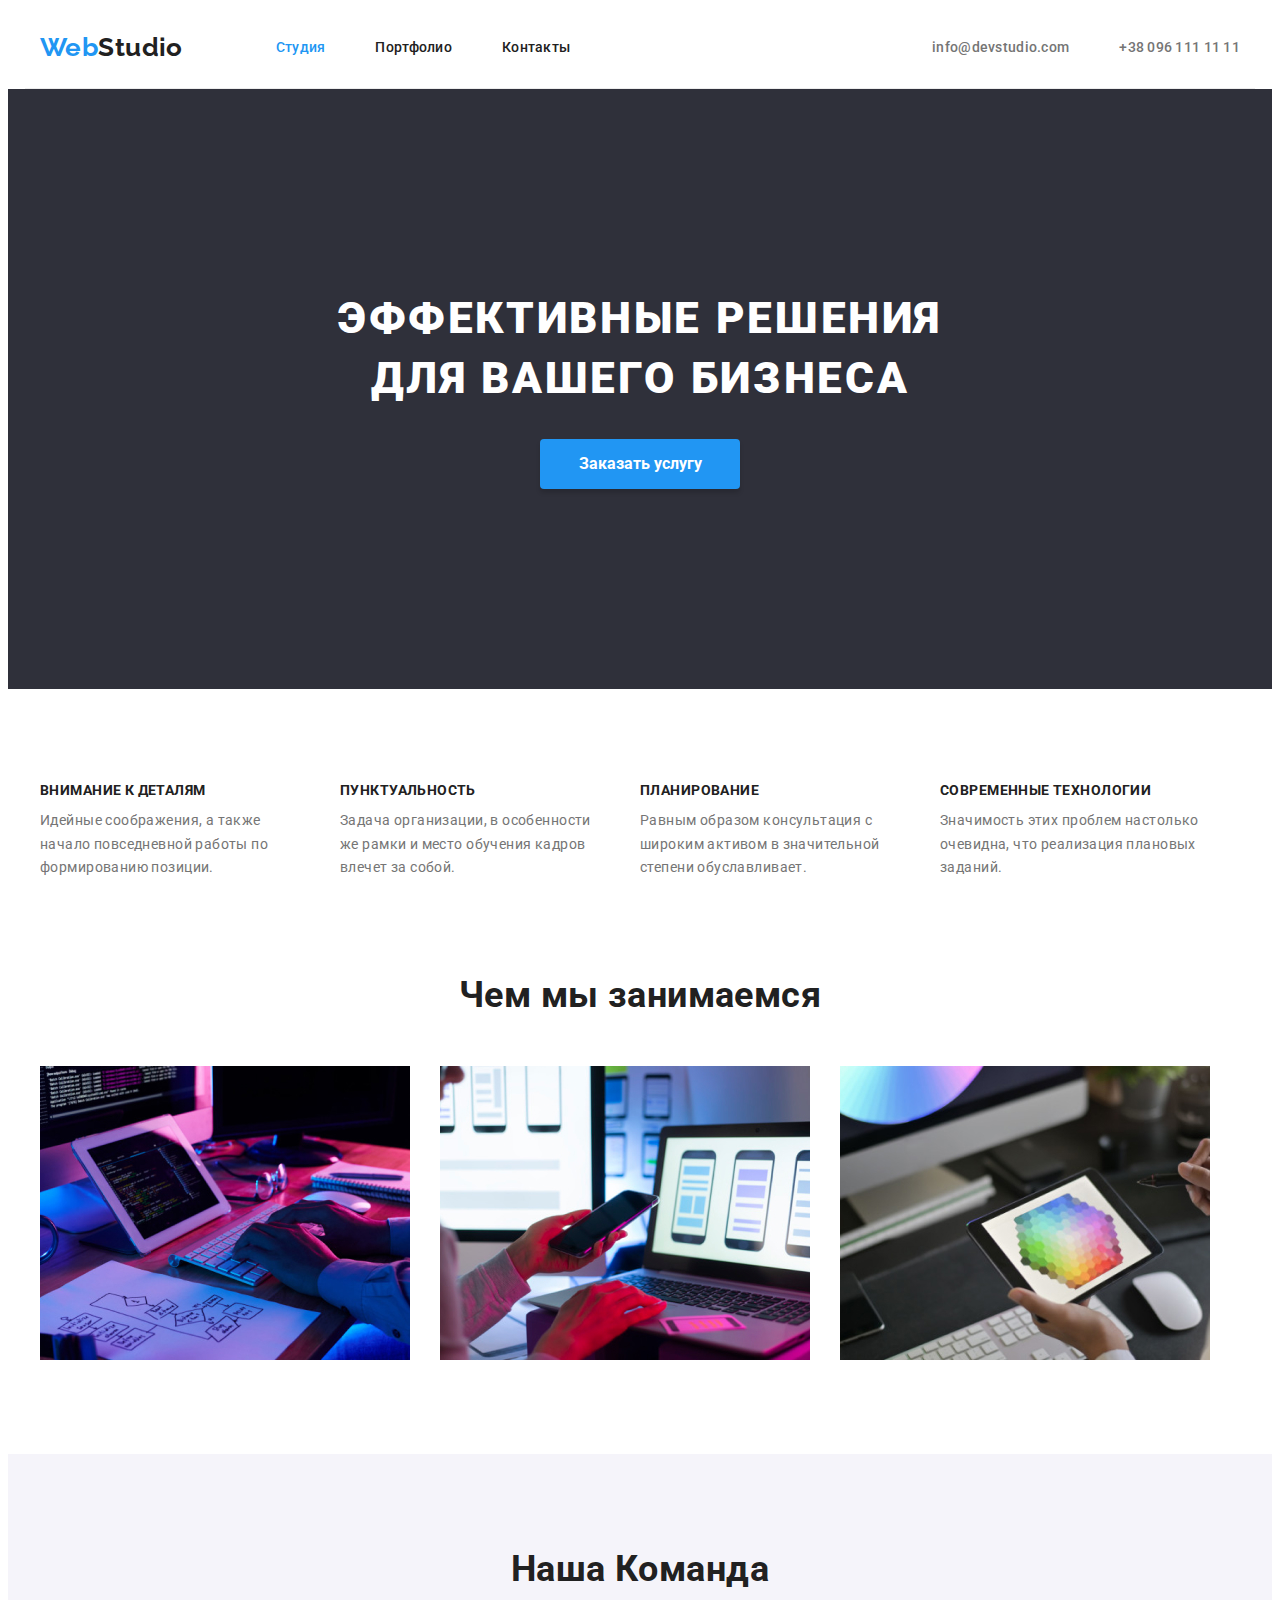
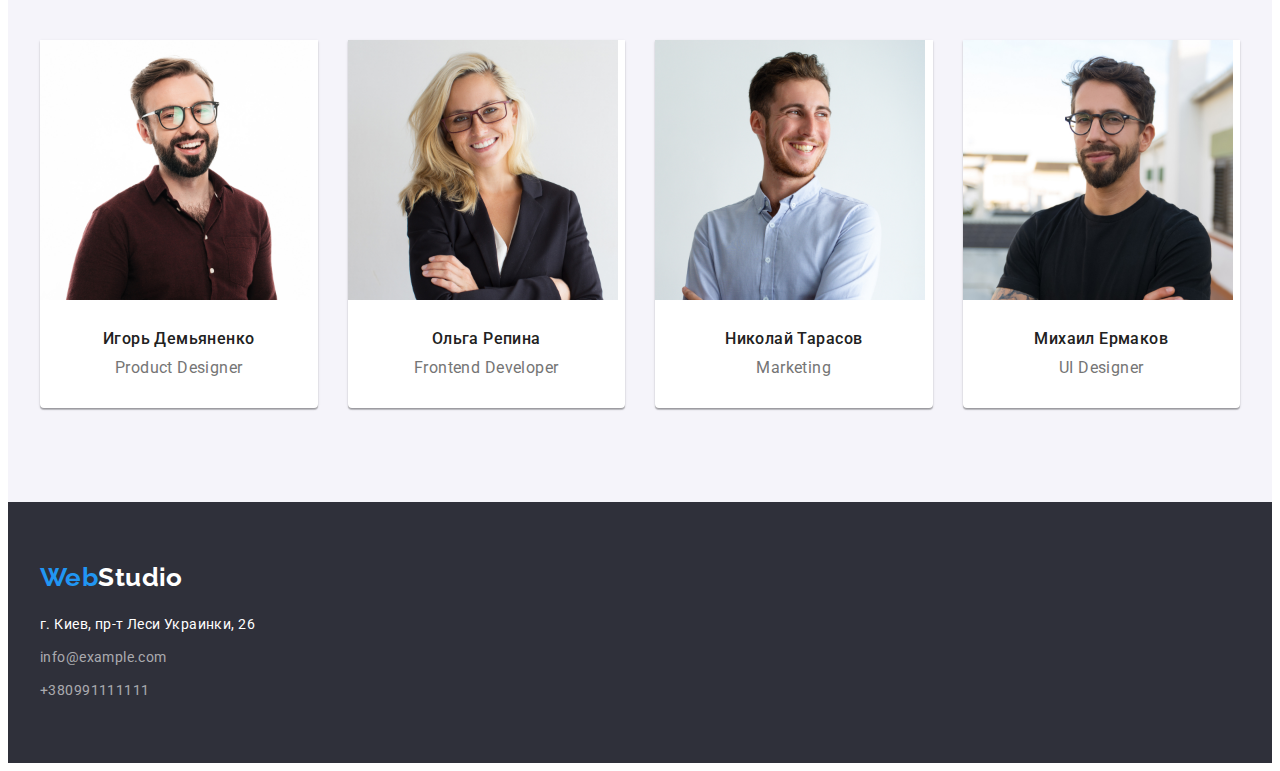
==== index.html @ baafb519 "start" ====
<!DOCTYPE html>
<html lang="ru">
<head>
    <meta charset="UTF-8">
    <meta http-equiv="X-UA-Compatible" content="IE=edge">
    <meta name="viewport" content="width=device-width, initial-scale=1.0">
    <title>WebStudio</title>

    <link rel="preconnect" href="https://fonts.googleapis.com">
    <link rel="preconnect" href="https://fonts.gstatic.com" crossorigin>
    <link href="https://fonts.googleapis.com/css2?family=Raleway:wght@700&family=Roboto:wght@400;500;700;900&display=swap" rel="stylesheet">
    <link rel="stylesheet" href="https://cdnjs.cloudflare.com/ajax/libs/modern-normalize/1.1.0/modern-normalize.min.css" integrity="sha512-wpPYUAdjBVSE4KJnH1VR1HeZfpl1ub8YT/NKx4PuQ5NmX2tKuGu6U/JRp5y+Y8XG2tV+wKQpNHVUX03MfMFn9Q==" crossorigin="anonymous" referrerpolicy="no-referrer" />
    <link rel="stylesheet" href="./css/style.css">
</head>
<body>
    
    <header class="header">
        <div class="container">
            <nav class="header-nav">
                <a href="./index.html" class="logo link">Web<span class="header-logo-span">Studio</span></a>
                <ul class="header-list list">
                    <li class="header-item"><a href="#" class="header-link link current">Студия</a></li>
                    <li class="header-item"><a href="./portfolio.html" class="header-link link">Портфолио</a></li>
                    <li class="header-item"><a href="#" class="header-link link">Контакты</a></li>
                </ul>  
            </nav>   
            <ul class="contact-list list">  
                    <li class="header-item"><a href="mailto:info@devstudio.com" class="header-contacts link">info@devstudio.com</a></li>
                    <li class="header-item"><a href="tel:+380961111111" class="header-contacts link">+38 096 111 11 11</a></li>
            </ul>  
        </div>
    </header>
    
    <main>
            <section class="section hero">
                <div class="container">
                    <h1 class="hero-title">Эффективные решения для вашего бизнеса</h1>
                    <button type="button" class="hero-btn">Заказать услугу</button>
                </div>
                </section>
        
                <section class="section description">
                    <div class="container">
                        <h2 class="visually-hidden">Описание</h2>
                        <ul class="description-list list">
                            <li class="description-item">
                                <h3 class="description-title">Внимание к деталям</h3>
                                <p class="description-text">Идейные соображения, а также начало повседневной работы по формированию позиции.</p>
                            </li>
                            <li class="description-item">
                                <h3 class="description-title">Пунктуальность</h3>
                                <p class="description-text">Задача организации, в особенности же рамки и место обучения кадров влечет за собой.</p>
                            </li>
                            <li class="description-item">
                                <h3 class="description-title">Планирование</h3>
                                <p class="description-text">Равным образом консультация с широким активом в значительной степени обуславливает.</p>
                            </li>
                            <li class="description-item">
                                <h3 class="description-title">Современные технологии</h3>
                                <p class="description-text">Значимость этих проблем настолько очевидна, что реализация плановых заданий.</p>
                            </li>
                        </ul>
                </section>
            
                <section class="section about">
                    <div class="container">
                        <h2 class="section-title">Чем мы занимаемся</h2>
                        <ul class="about-list list">
                            <li class="about-item"><img src="./images/about-1.jpg" alt="Рабочий процесс" width="370"></li>
                            <li class="about-item"><img src="./images/about-2.jpg" alt="поиск" width="370"></li>
                            <li class="about-item"><img src="./images/about-3.jpg" alt="палитра-цветов" width="370"></li>
                        </ul>
                    </div>    
                </section>
                <section class="section team">
                    <div class="container">
                        <h2 class="section-title">Наша Команда</h2>
                        <ul class="team-list list">
                            <li class="team-item">
                                <img src="./images/team-1.jpg" alt="Продакт дизайнер" width="270">
                                    <div class="team-text">
                                        <h3 class="team-name">Игорь Демьяненко</h3>
                                        <p class="team-role">Product Designer</p>
                                    </div>
                            </li>
                            <li class="team-item">
                                <img src="./images/team-2.jpg" alt="Фронтенд разработчик" width="270">
                                    <div class="team-text">
                                        <h3 class="team-name">Ольга Репина</h3>
                                        <p class="team-role">Frontend Developer</p>
                                    </div>
                            </li>
                            <li class="team-item">
                                <img src="./images/team-3.jpg" alt="Маркетинг" width="270">
                                    <div class="team-text">
                                        <h3 class="team-name">Николай Тарасов</h3>
                                        <p class="team-role">Marketing</p>
                                    </div>
                            </li>
                            <li class="team-item">
                                <img src="./images/team-4.jpg" alt="ЮИ Дизайнер" width="270">
                                    <div class="team-text">
                                        <h3 class="team-name">Михаил Ермаков</h3>
                                        <p class="team-role">UI Designer</p>
                                    </div>
                            </li>
                        </ul>
                    </div>    
                </section>
        </div>
    </main>
    <footer class="footer">
        <div class="container">
        <a href="./index.html" class="footer-logo link">Web<span class="footer-logo-span">Studio</span></a>
            <address>
                <ul class="footer-list list">
                    <li><a href="https://goo.gl/maps/cSgDXWEeevy2cfZU7"  class="footer-adress link" target="_blank" rel="noopener, noindex, nofollow" >г. Киев, пр-т Леси Украинки, 26</a></li>
                    <li><a href="mailto:info@example.com"  class="footer-contacts link">info@example.com</a></li>
                    <li><a href="tel:+380991111111"  class="footer-contacts link">+380991111111</a></li>
                </ul>
            </address>
        </div>    
    </footer>
</body>
</html>
---- css/style.css ----
:root {
    --primarly-black-color: #212121;
    --primarly-gray-color:#757575;
    --hero-color:#2F303A;
    --primarly-white-color:#FFFFFF;
    --accent-color:#2196F3;
    --footer-contacts: rgba(255, 255, 255, 0.6);

}
p,h1,h2,h3,h4,h5,h6 {
    margin: 0;
}
ul, ol {
    padding-left: 0;
    margin: 0;
}
body {
    font-family: 'Roboto',Tahoma,sans-serif;
    font-size: 14px;
    letter-spacing: 0.03em;
    color: var(--primarly-black-color);
    background-color: var(--primarly-white-color);
}
img {
    display: block;
    max-width: 100%;
    height: auto;
}
.list  {
    list-style: none;
}
.container {
    width: 1200px;
    padding-left: 15px;
    padding-right: 15px;
    margin: 0 auto;
}
.link{
    text-decoration: none;
}
.header-logo-span {
    color: var(--primarly-black-color);
}
.footer-logo-span {
    color: var(--primarly-white-color)
}
.current-btn-portfolio {
    background-color: var(--accent-color);
    color: var(--primarly-white-color);
}
.visually-hidden {
    position: absolute;
    white-space: nowrap;
    width: 1px;
    height: 1px;
    overflow: hidden;
    border: 0;
    padding: 0;
    clip: rect(0 0 0 0);
    clip-path: inset(50%);
    margin: -1px;
  }
  .section {
      padding-top: 94px;
      padding-bottom: 94px;
  }
/* header */
.header .container{
    display: flex;
    align-items: center;
    justify-content: center;
    border-bottom: 1px solid #ECECEC;
}
.header-nav {
    display: flex;
    align-items: center;
}
.header-link {
    display: inline-block;
    padding: 32px 0;
}
.header-list {
    display: flex;

    align-items: center;
}
.header-item:not(:last-child) {
    margin-right: 50px;
}
.contact-list{
    display: flex;
    margin-left: auto;
}

.logo {
    font-family: 'Raleway';
    font-style: normal;
    font-weight: 700;
    font-size: 26px;
    line-height: 31px;
    color:var(--accent-color);
    margin-right: 93px;
}

.header-link,.header-contacts {
    font-family: inherit;
    font-weight: 500;
    line-height: 1.14;
    letter-spacing: 0.02em;
    color: var(--primarly-black-color)
}

.header-link:hover,
.header-link:focus {
    color:var(--accent-color)
}

.header-contacts{
    color: var(--primarly-gray-color);
    display: inline-block;
    padding: 32px 0;
}
.header-contacts:hover,
.header-contacts:focus,
.footer-contacts:hover,
.footer-contacts:focus,
.current {
    color:var(--accent-color)
}
.hr {
    border: 1px solid #ECECEC;
    margin-bottom: auto;
}
/* hero */
.hero-btn {
    min-width: 200px;
    height: 50px;
    box-shadow: 0px 4px 4px rgba(0, 0, 0, 0.15);
    border-radius: 4px;
    font-family: inherit;
    font-weight: 700;
    font-size: 16px;
    line-height: 1.87;
    color: var(--primarly-white-color);
    background-color: var(--accent-color);
    cursor: pointer;
    margin-left: auto;
    margin-right: auto;
    border: none;
}
.hero{
    background-color:var(--hero-color) ;
    padding: 200px 0;
    text-align: center;
}
.hero-title {
    font-family:inherit;
    font-weight: 900;
    font-size: 44px;
    line-height: 1.36;
    text-align: center;
    letter-spacing: 0.06em;
    text-transform: uppercase;
    color:var(--primarly-white-color);
    max-width: 696px;
    margin-left: auto;
    margin-right: auto;
    margin-bottom: 30px;
}

/* description */
.description {
    padding: 94px 0;
}
.description-list {
    display: flex;
    align-items: center;
}
.description-item {
    width: 270px;
}
.description-item:not(:last-child) {
    margin-right: 30px;
}
.description-title{
    font-size: 14px;
    line-height: 1.14;
    text-transform: uppercase;
    color: var(--primarly-black-color);
    margin-bottom: 10px;
}
.description-text {
    font-weight: 400;
    font-size: 14px;
    line-height: 1.71;
    color: var(--primarly-gray-color);
}
/* title */
.about {
    padding-bottom: 94px;
    padding-top: 0;
}
.about-list {
    display: flex;
}
.section-title {
    font-weight: 700;
    font-size: 36px;
    line-height: 42px;
    text-align: center;
    color: var(--primarly-black-color);
    margin-bottom: 50px;

}
.about-item + .about-item {
    margin-left: 30px;
}
/* team */
.team{
    background-color: #F5F4FA;
}
.team-item {
    align-items: center;
}
.team-name {
    font-weight: 500;
    font-size: 16px;
    line-height: 1.18;
    color: var(--primarly-black-color);
    margin-bottom: 10px;
}
.team-role {
    font-weight: 400;
    font-size: 16px;
    line-height: 1.18;
    color: var(--primarly-gray-color);
}
.team-item {
    flex-basis: calc((100% - 120px)/3);
    margin-left: 30px;
    box-shadow: 0px 1px 3px rgba(0, 0, 0, 0.12), 0px 1px 1px rgba(0, 0, 0, 0.14), 0px 2px 1px rgba(0, 0, 0, 0.2);
    border-radius: 0px 0px 4px 4px;
    background-color: var(--primarly-white-color);
}
.team-list{
    display: flex;
    margin-left: -30px;
}
.team-text {
    text-align: center;
    padding: 30px 10px;
}
/* footer */
.footer {
    background-color: var(--hero-color);
    padding-top: 60px;
    padding-bottom: 60px;
}
.footer-logo {
    font-family: 'Raleway';
    font-style: normal;
    font-weight: 700;
    font-size: 26px;
    line-height: 31px;
    color:var(--accent-color);
    display: block;
    margin-bottom: 20px;
}
.footer-list li:not(:last-child) {
    margin-bottom: 9px;
}
.footer-adress{
    font-family:inherit;
    font-style: normal;
    font-weight: 400;
    line-height: 1.71;
    color: var(--primarly-white-color)
}
.footer-contacts,
.footer-adress {
    font-family:inherit;
    font-style: normal;
    font-weight: 400;
    line-height: 1.71;
    color: var(--primarly-gray-color);
}
.footer-contacts {
    color: var(--footer-contacts);
}
.footer-adress {
    color: var(--primarly-white-color);
    padding-bottom: 9px;
}
.footer-item{
    margin-top: 9px;
}
.footer-logo-item {
    padding-bottom: 20px;
}
.footer-mail{
    margin-bottom: 9px;
}
/* portfolio */
.portfolio {
    padding: 94px 0;
}
.portfolio-btn, .current-btn-portfolio {
    font-family: inherit;
    border-radius: 4px;
    border: none;
    padding: 6px 22px;
    font-style: normal;
    font-weight: 500;
    font-size: 16px;
    line-height: 26px;
    cursor: pointer;
}
.portfolio-btn-list:not(:last-child) {
    margin-right: 8px;
}
.portfolio-btn:hover,
.portfolio-btn:focus {
    background-color: var(--accent-color);
    color: var(--primarly-white-color);
    box-shadow: 0px 3px 1px rgba(0, 0, 0, 0.1), 0px 1px 2px rgba(0, 0, 0, 0.08), 0px 2px 2px rgba(0, 0, 0, 0.12);
}
.portfolio-list-btn {
    display: flex;
    align-items: center;
    justify-content: center;
    margin-bottom: 50px;
}
.cards-list {
    display: flex;
    flex-wrap: wrap;
    margin-left: -30px;
    margin-bottom: -30px;
}
.cards-item {
    margin-left: 30px;
    margin-bottom: 30px;
    width: calc((100% - 90px) / 3);
    background-color: var(--primarly-white-color);
    border: 1px solid #EEEEEE;
}
.text-wrapper {
    padding: 20px 24px;
}
.portfolio-title {
    margin-bottom: 4px;
    font-weight: 700;
    font-size: 18px;
    line-height: 2;
    letter-spacing: 0.06em;
}
.portfolio-text {
    color: var(--primarly-gray-color);
    font-weight: 400;
    font-size: 16px;
    line-height: 1.88;
    letter-spacing: 0.03em;
}
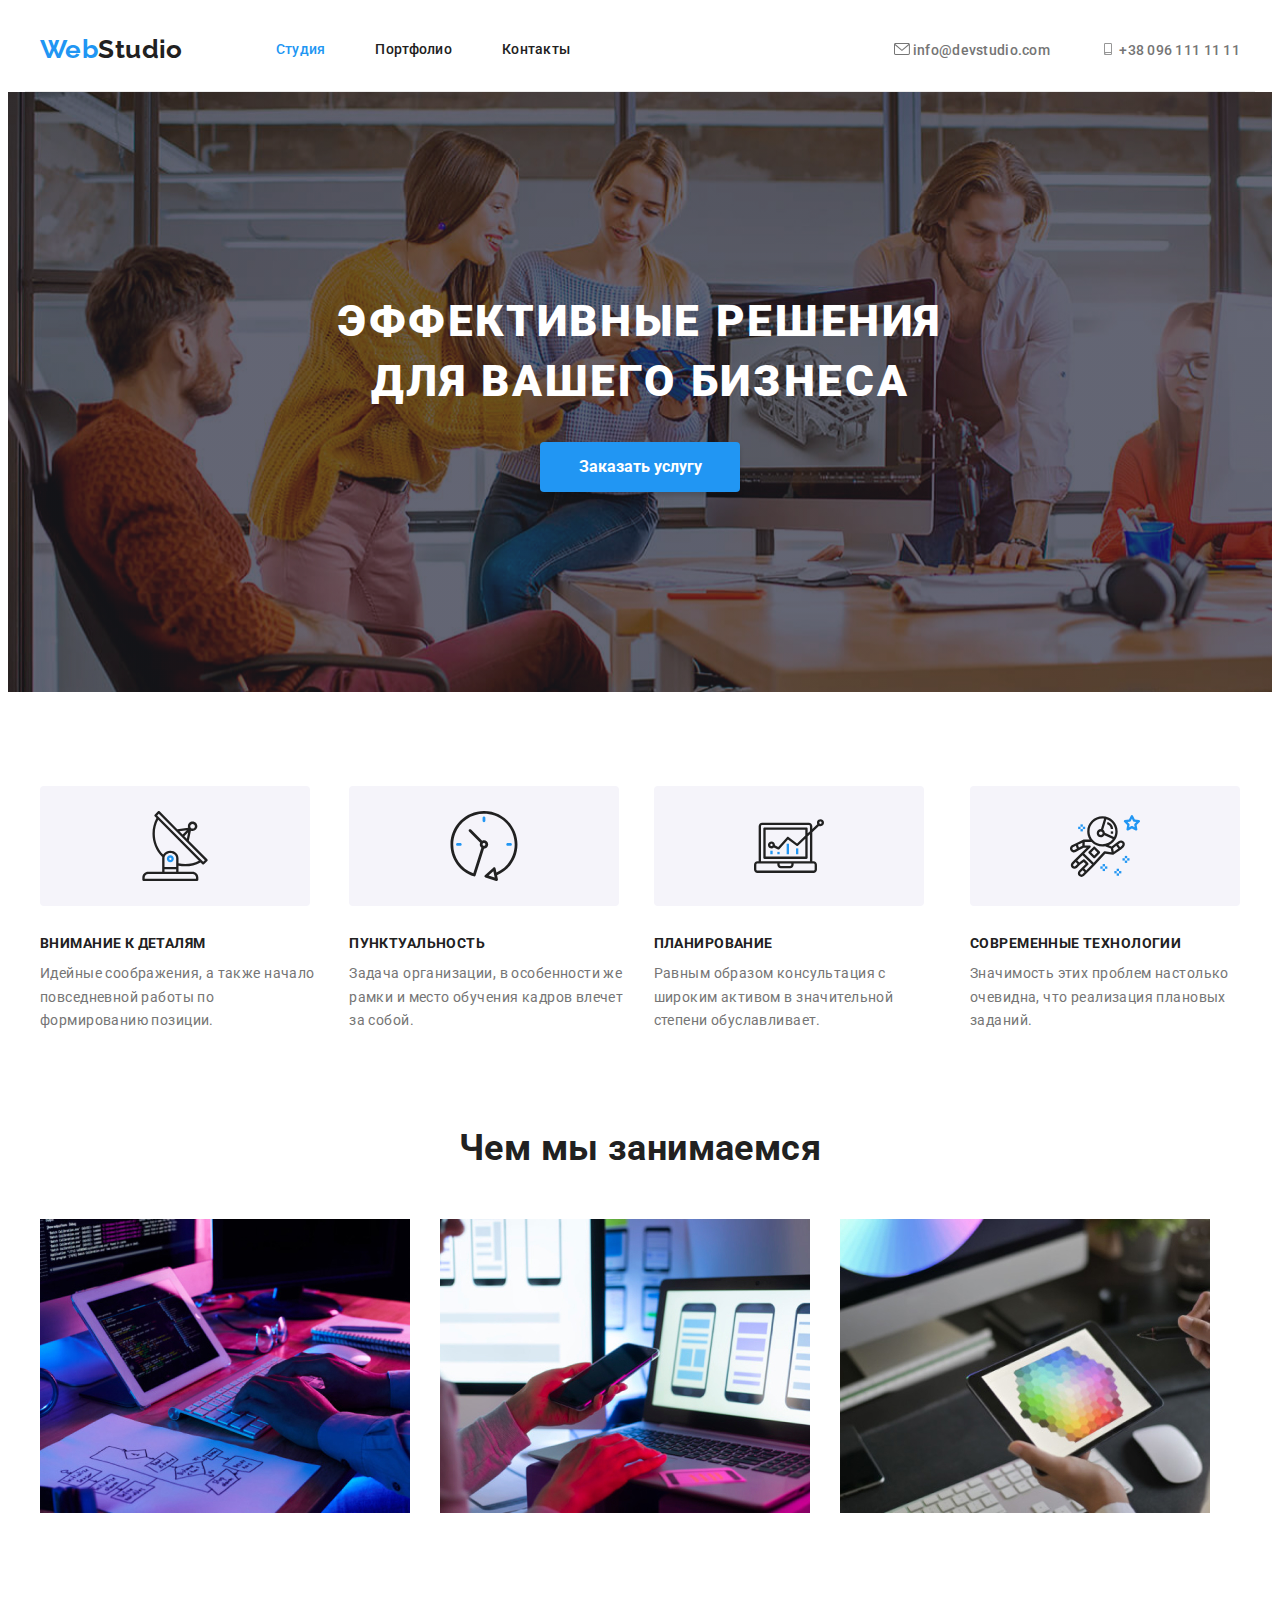
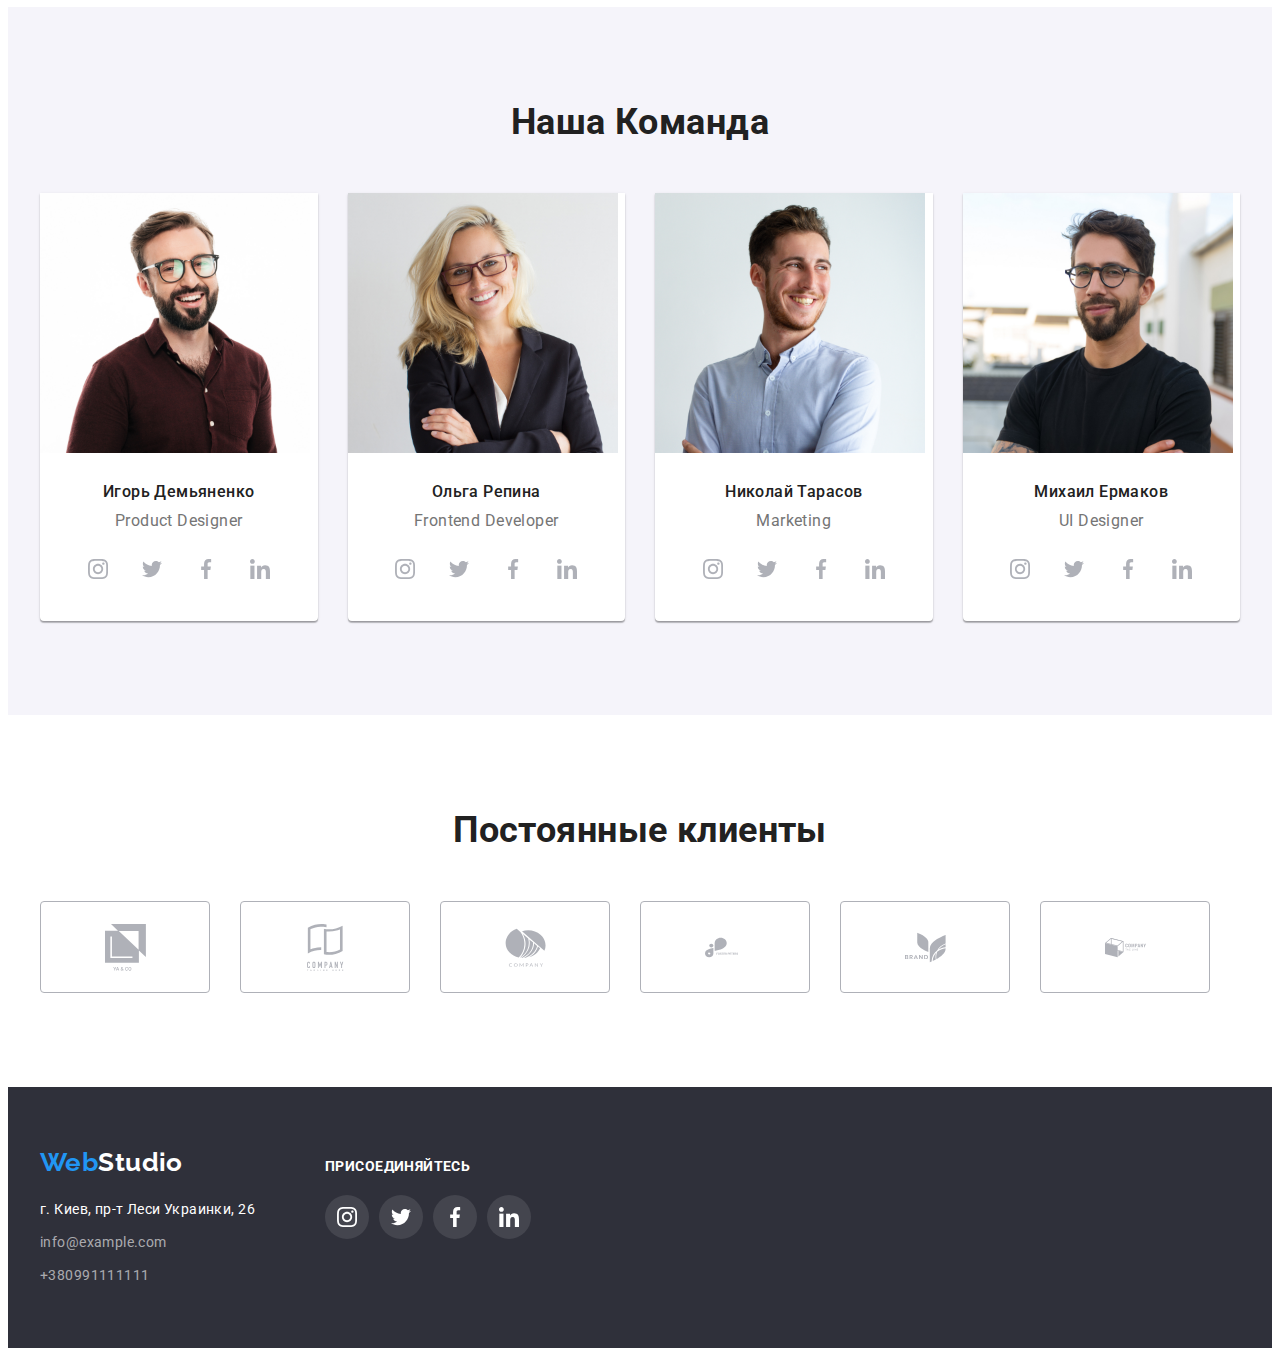
==== commit 934a27f8: "first try" ====
--- a/index.html
+++ b/index.html
@@ -13,7 +13,6 @@
     <link rel="stylesheet" href="./css/style.css">
 </head>
 <body>
-    
     <header class="header">
         <div class="container">
             <nav class="header-nav">
@@ -25,101 +24,333 @@
                 </ul>  
             </nav>   
             <ul class="contact-list list">  
-                    <li class="header-item"><a href="mailto:info@devstudio.com" class="header-contacts link">info@devstudio.com</a></li>
-                    <li class="header-item"><a href="tel:+380961111111" class="header-contacts link">+38 096 111 11 11</a></li>
+                    <li class="header-item"><a href="mailto:info@devstudio.com" class="header-contacts link">
+                        <svg class="header-contact-icon">
+                            <use href="./images/icons.svg#icon-mail"></use>
+                        </svg>
+                        info@devstudio.com</a></li>
+                    <li class="header-item"><a href="tel:+380961111111" class="header-contacts link">
+                        <svg class="header-contact-icon">
+                            <use href="./images/icons.svg#icon-smartphone"></use>
+                        </svg>
+                        +38 096 111 11 11</a></li>
             </ul>  
         </div>
     </header>
     
     <main>
-            <section class="section hero">
-                <div class="container">
-                    <h1 class="hero-title">Эффективные решения для вашего бизнеса</h1>
-                    <button type="button" class="hero-btn">Заказать услугу</button>
-                </div>
-                </section>
-        
-                <section class="section description">
-                    <div class="container">
-                        <h2 class="visually-hidden">Описание</h2>
-                        <ul class="description-list list">
-                            <li class="description-item">
-                                <h3 class="description-title">Внимание к деталям</h3>
-                                <p class="description-text">Идейные соображения, а также начало повседневной работы по формированию позиции.</p>
-                            </li>
-                            <li class="description-item">
-                                <h3 class="description-title">Пунктуальность</h3>
-                                <p class="description-text">Задача организации, в особенности же рамки и место обучения кадров влечет за собой.</p>
-                            </li>
-                            <li class="description-item">
-                                <h3 class="description-title">Планирование</h3>
-                                <p class="description-text">Равным образом консультация с широким активом в значительной степени обуславливает.</p>
-                            </li>
-                            <li class="description-item">
-                                <h3 class="description-title">Современные технологии</h3>
-                                <p class="description-text">Значимость этих проблем настолько очевидна, что реализация плановых заданий.</p>
-                            </li>
-                        </ul>
-                </section>
-            
-                <section class="section about">
-                    <div class="container">
-                        <h2 class="section-title">Чем мы занимаемся</h2>
-                        <ul class="about-list list">
-                            <li class="about-item"><img src="./images/about-1.jpg" alt="Рабочий процесс" width="370"></li>
-                            <li class="about-item"><img src="./images/about-2.jpg" alt="поиск" width="370"></li>
-                            <li class="about-item"><img src="./images/about-3.jpg" alt="палитра-цветов" width="370"></li>
-                        </ul>
-                    </div>    
-                </section>
-                <section class="section team">
-                    <div class="container">
-                        <h2 class="section-title">Наша Команда</h2>
-                        <ul class="team-list list">
-                            <li class="team-item">
-                                <img src="./images/team-1.jpg" alt="Продакт дизайнер" width="270">
-                                    <div class="team-text">
-                                        <h3 class="team-name">Игорь Демьяненко</h3>
-                                        <p class="team-role">Product Designer</p>
-                                    </div>
-                            </li>
-                            <li class="team-item">
-                                <img src="./images/team-2.jpg" alt="Фронтенд разработчик" width="270">
-                                    <div class="team-text">
-                                        <h3 class="team-name">Ольга Репина</h3>
-                                        <p class="team-role">Frontend Developer</p>
-                                    </div>
-                            </li>
-                            <li class="team-item">
-                                <img src="./images/team-3.jpg" alt="Маркетинг" width="270">
-                                    <div class="team-text">
-                                        <h3 class="team-name">Николай Тарасов</h3>
-                                        <p class="team-role">Marketing</p>
-                                    </div>
-                            </li>
-                            <li class="team-item">
-                                <img src="./images/team-4.jpg" alt="ЮИ Дизайнер" width="270">
-                                    <div class="team-text">
-                                        <h3 class="team-name">Михаил Ермаков</h3>
-                                        <p class="team-role">UI Designer</p>
-                                    </div>
-                            </li>
-                        </ul>
-                    </div>    
-                </section>
+        <section class="section hero">
+            <div class="container">
+                <h1 class="hero-title">Эффективные решения для вашего бизнеса</h1>
+                <button type="button" class="hero-btn">Заказать услугу</button>
+            </div>
+        </section>
+    
+        <section class="section description">
+            <div class="container">
+                <h2 class="visually-hidden">Описание</h2>
+                <ul class="description-list list">
+                    <li class="description-item">
+                        <div class="description-soc-item">
+                            <svg class="description-soc-icon">
+                                <use href="./images/icons.svg#icon-antenna"></use>
+                            </svg>
+                        </div>
+                        <h3 class="description-title">Внимание к деталям</h3>
+                        <p class="description-text">Идейные соображения, а также начало повседневной работы по формированию позиции.</p>
+                    </li>
+                    <li class="description-item">
+                        <div class="description-soc-item">
+                            <svg class="description-soc-icon">
+                                <use href="./images/icons.svg#icon-clock"></use>
+                            </svg>
+                        </div>
+                        <h3 class="description-title">Пунктуальность</h3>
+                        <p class="description-text">Задача организации, в особенности же рамки и место обучения кадров влечет за собой.</p>
+                    </li>
+                    <li class="description-item">
+                        <div class="description-soc-item">
+                            <svg class="description-soc-icon">
+                                <use href="./images/icons.svg#icon-diagram"></use>
+                            </svg>
+                        </div>
+                        <h3 class="description-title">Планирование</h3>
+                        <p class="description-text">Равным образом консультация с широким активом в значительной степени обуславливает.</p>
+                    </li>
+                    <li class="description-item">
+                        <div class="description-soc-item">
+                            <svg class="description-soc-icon">
+                                <use href="./images/icons.svg#icon-astronaut"></use>
+                            </svg>
+                        </div>
+                        <h3 class="description-title">Современные технологии</h3>
+                        <p class="description-text">Значимость этих проблем настолько очевидна, что реализация плановых заданий.</p>
+                    </li>
+                </ul>
+            </div>    
+        </section>
+    
+        <section class="section about">
+            <div class="container">
+                <h2 class="section-title">Чем мы занимаемся</h2>
+                <ul class="about-list list">
+                    <li class="about-item"><img src="./images/about-1.jpg" alt="Рабочий процесс" width="370"></li>
+                    <li class="about-item"><img src="./images/about-2.jpg" alt="поиск" width="370"></li>
+                    <li class="about-item"><img src="./images/about-3.jpg" alt="палитра-цветов" width="370"></li>
+                </ul>
+            </div>    
+        </section>
+        <section class="section team">
+            <div class="container">
+                <h2 class="section-title">Наша Команда</h2>
+                <ul class="team-list list">
+                    <li class="team-item">
+                        <img src="./images/team-1.jpg" alt="Продакт дизайнер" width="270">
+                            <div class="team-text">
+                                <h3 class="team-name">Игорь Демьяненко</h3>
+                                <p class="team-role">Product Designer</p>
+                                    <ul class="team-name-soc-list list">
+                                        <li class="team-name-soc-item">
+                                            <a href="#" class="team-name-soc-link">
+                                                <svg class="team-name-soc-icon" width="20" height="20">
+                                                    <use href="./images/icons.svg#icon-instagram"></use>
+                                                </svg>
+                                            </a>
+                                        </li>
+                                        <li class="team-name-soc-item">
+                                            <a href="#" class="team-name-soc-link">
+                                                <svg class="team-name-soc-icon" width="20" height="20">
+                                                    <use href="./images/icons.svg#icon-twitter"></use>
+                                                </svg>
+                                            </a>
+                                        </li>
+                                        <li class="team-name-soc-item">
+                                            <a href="#" class="team-name-soc-link">
+                                                <svg class="team-name-soc-icon" width="20" height="20">
+                                                    <use href="./images/icons.svg#icon-facebook"></use>
+                                                </svg>
+                                            </a>
+                                        </li>
+                                        <li class="team-name-soc-item">
+                                            <a href="#" class="team-name-soc-link">
+                                                <svg class="team-name-soc-icon" width="20" height="20">
+                                                    <use href="./images/icons.svg#icon-linkedin"></use>
+                                                </svg>
+                                            </a>
+                                        </li>
+                                    </ul>
+                            </div>
+                    </li>
+                    <li class="team-item">
+                        <img src="./images/team-2.jpg" alt="Фронтенд разработчик" width="270">
+                            <div class="team-text">
+                                <h3 class="team-name">Ольга Репина</h3>
+                                <p class="team-role">Frontend Developer</p>
+                                <ul class="team-name-soc-list list">
+                                    <li class="team-name-soc-item">
+                                        <a href="#" class="team-name-soc-link">
+                                            <svg class="team-name-soc-icon" width="20" height="20">
+                                                <use href="./images/icons.svg#icon-instagram"></use>
+                                            </svg>
+                                        </a>
+                                    </li>
+                                    <li class="team-name-soc-item">
+                                        <a href="#" class="team-name-soc-link">
+                                            <svg class="team-name-soc-icon" width="20" height="20">
+                                                <use href="./images/icons.svg#icon-twitter"></use>
+                                            </svg>
+                                        </a>
+                                    </li>
+                                    <li class="team-name-soc-item">
+                                        <a href="#" class="team-name-soc-link">
+                                            <svg class="team-name-soc-icon" width="20" height="20">
+                                                <use href="./images/icons.svg#icon-facebook"></use>
+                                            </svg>
+                                        </a>
+                                    </li>
+                                    <li class="team-name-soc-item">
+                                        <a href="#" class="team-name-soc-link">
+                                            <svg class="team-name-soc-icon" width="20" height="20">
+                                                <use href="./images/icons.svg#icon-linkedin"></use>
+                                            </svg>
+                                        </a>
+                                    </li>
+                                </ul>
+                            </div>
+                    </li>
+                    <li class="team-item">
+                        <img src="./images/team-3.jpg" alt="Маркетинг" width="270">
+                            <div class="team-text">
+                                <h3 class="team-name">Николай Тарасов</h3>
+                                <p class="team-role">Marketing</p>
+                                <ul class="team-name-soc-list list">
+                                    <li class="team-name-soc-item">
+                                        <a href="#" class="team-name-soc-link">
+                                            <svg class="team-name-soc-icon" width="20" height="20">
+                                                <use href="./images/icons.svg#icon-instagram"></use>
+                                            </svg>
+                                        </a>
+                                    </li>
+                                    <li class="team-name-soc-item">
+                                        <a href="#" class="team-name-soc-link">
+                                            <svg class="team-name-soc-icon" width="20" height="20">
+                                                <use href="./images/icons.svg#icon-twitter"></use>
+                                            </svg>
+                                        </a>
+                                    </li>
+                                    <li class="team-name-soc-item">
+                                        <a href="#" class="team-name-soc-link">
+                                            <svg class="team-name-soc-icon" width="20" height="20">
+                                                <use href="./images/icons.svg#icon-facebook"></use>
+                                            </svg>
+                                        </a>
+                                    </li>
+                                    <li class="team-name-soc-item">
+                                        <a href="#" class="team-name-soc-link">
+                                            <svg class="team-name-soc-icon" width="20" height="20">
+                                                <use href="./images/icons.svg#icon-linkedin"></use>
+                                            </svg>
+                                        </a>
+                                    </li>
+                                </ul>
+                            </div>
+                    </li>
+                    <li class="team-item">
+                        <img src="./images/team-4.jpg" alt="ЮИ Дизайнер" width="270">
+                            <div class="team-text">
+                                <h3 class="team-name">Михаил Ермаков</h3>
+                                <p class="team-role">UI Designer</p>
+                                <ul class="team-name-soc-list list">
+                                    <li class="team-name-soc-item">
+                                        <a href="#" class="team-name-soc-link">
+                                            <svg class="team-name-soc-icon" width="20" height="20">
+                                                <use href="./images/icons.svg#icon-instagram"></use>
+                                            </svg>
+                                        </a>
+                                    </li>
+                                    <li class="team-name-soc-item">
+                                        <a href="#" class="team-name-soc-link">
+                                            <svg class="team-name-soc-icon" width="20" height="20">
+                                                <use href="./images/icons.svg#icon-twitter"></use>
+                                            </svg>
+                                        </a>
+                                    </li>
+                                    <li class="team-name-soc-item">
+                                        <a href="#" class="team-name-soc-link">
+                                            <svg class="team-name-soc-icon" width="20" height="20">
+                                                <use href="./images/icons.svg#icon-facebook"></use>
+                                            </svg>
+                                        </a>
+                                    </li>
+                                    <li class="team-name-soc-item">
+                                        <a href="#" class="team-name-soc-link">
+                                            <svg class="team-name-soc-icon" width="20" height="20">
+                                                <use href="./images/icons.svg#icon-linkedin"></use>
+                                            </svg>
+                                        </a>
+                                    </li>
+                                </ul>
+                            </div>
+                    </li>
+                </ul>
+            </div>    
+        </section>
+    <section class="clietns section">
+        <div class="container">
+            <h2 class="section-title">Постоянные клиенты</h2>
+                <ul class="clients-item list">
+                    <li class="clients-list">
+                        <a href="#" class="regular-clients-link">
+                            <svg class="clients-icon">
+                                <use href="./images/icons.svg#icon-yaco"></use>
+                            </svg>
+                        </a>
+                    </li>    
+                    <li class="clients-list">
+                        <a href="#" class="regular-clients-link">
+                            <svg class="clients-icon">
+                                <use href="./images/icons.svg#icon-taglinehere"></use>
+                            </svg>
+                        </a>
+                    </li>    
+                    <li class="clients-list">
+                        <a href="#" class="regular-clients-link">
+                            <svg class="clients-icon">
+                                <use href="./images/icons.svg#icon-company"></use>
+                            </svg>
+                        </a>
+                    </li>    
+                    <li class="clients-list">
+                        <a href="#" class="regular-clients-link">
+                            <svg class="clients-icon">
+                                <use href="./images/icons.svg#icon-fosterpeters"></use>
+                            </svg>
+                        </a>
+                    </li>    
+                    <li class="clients-list">
+                        <a href="#" class="regular-clients-link">
+                            <svg class="clients-icon">
+                                <use href="./images/icons.svg#icon-brand"></use>
+                            </svg>
+                        </a>
+                    </li>    
+                    <li class="clients-list">
+                        <a href="#" class="regular-clients-link">
+                            <svg class="clients-icon">
+                                <use href="./images/icons.svg#icon-tagline"></use>
+                            </svg>
+                        </a>
+                    </li>    
+                </ul>
         </div>
+    </section>
     </main>
     <footer class="footer">
         <div class="container">
-        <a href="./index.html" class="footer-logo link">Web<span class="footer-logo-span">Studio</span></a>
-            <address>
-                <ul class="footer-list list">
-                    <li><a href="https://goo.gl/maps/cSgDXWEeevy2cfZU7"  class="footer-adress link" target="_blank" rel="noopener, noindex, nofollow" >г. Киев, пр-т Леси Украинки, 26</a></li>
-                    <li><a href="mailto:info@example.com"  class="footer-contacts link">info@example.com</a></li>
-                    <li><a href="tel:+380991111111"  class="footer-contacts link">+380991111111</a></li>
-                </ul>
-            </address>
-        </div>    
+            <address class="footer-address">
+            <a href="./index.html" class="footer-logo link">Web<span class="footer-logo-span">Studio</span></a>
+                <div class="footer-item">
+                    <ul class="footer-list list">
+                        <li><a href="https://goo.gl/maps/cSgDXWEeevy2cfZU7"  class="footer-adress link" target="_blank" rel="noopener, noindex, nofollow" >г. Киев, пр-т Леси Украинки, 26</a></li>
+                        <li><a href="mailto:info@example.com"  class="footer-contacts link">info@example.com</a></li>
+                        <li><a href="tel:+380991111111"  class="footer-contacts link">+380991111111</a></li>
+                    </ul>
+                </div>
+            </address>  
+            <div class="join">
+                <h2 class="join-title">присоединяйтесь</h2>
+                <ul class="join-soc">
+                    <li class="join-icon list">
+                        <a href="" class="join-link">
+                            <svg class="join-logo" width="20" height="20">
+                                <use href="./images/icons.svg#icon-instagram"></use>
+                            </svg>
+                        </a>
+                    </li>
+                    <li class="join-icon list">
+                        <a href="" class="join-link">
+                            <svg class="join-logo" width="20" height="20">
+                                <use href="./images/icons.svg#icon-twitter"></use>
+                            </svg>
+                        </a>
+                    </li>
+                    <li class="join-icon list">
+                        <a href="" class="join-link">
+                            <svg class="join-logo" width="20" height="20">
+                                <use href="./images/icons.svg#icon-facebook"></use>
+                            </svg>
+                        </a>
+                    </li>
+                    <li class="join-icon list">
+                        <a href="" class="join-link">
+                            <svg class="join-logo" width="20" height="20">
+                                <use href="./images/icons.svg#icon-linkedin"></use>
+                            </svg>
+                        </a>
+                    </li>
+                </ul>
+            </div>
+        </div>   
     </footer>
 </body>
 </html>--- a/css/style.css
+++ b/css/style.css
@@ -5,6 +5,7 @@
     --primarly-white-color:#FFFFFF;
     --accent-color:#2196F3;
     --footer-contacts: rgba(255, 255, 255, 0.6);
+    --icon-color: #AFB1B8;
 
 }
 p,h1,h2,h3,h4,h5,h6 {
@@ -81,7 +82,6 @@
 }
 .header-list {
     display: flex;
-
     align-items: center;
 }
 .header-item:not(:last-child) {
@@ -90,6 +90,7 @@
 .contact-list{
     display: flex;
     margin-left: auto;
+    fill: var(--accent-color);
 }
 
 .logo {
@@ -127,10 +128,13 @@
 .current {
     color:var(--accent-color)
 }
-.hr {
-    border: 1px solid #ECECEC;
-    margin-bottom: auto;
-}
+.header-contact-icon{
+    width: 16px;
+    height: 12px;
+    fill: currentColor;
+    padding-top: 3px;
+}
+
 /* hero */
 .hero-btn {
     min-width: 200px;
@@ -152,6 +156,14 @@
     background-color:var(--hero-color) ;
     padding: 200px 0;
     text-align: center;
+    background-image:linear-gradient(
+    rgba(47, 48, 58, 0.4),
+    rgba(47, 48, 58, 0.4)), 
+    url(../images/hero-bg.jpg);
+    background-repeat: no-repeat;
+    background-size: cover;
+    max-width: 1600px;
+    margin: 0 auto;
 }
 .hero-title {
     font-family:inherit;
@@ -176,9 +188,6 @@
     display: flex;
     align-items: center;
 }
-.description-item {
-    width: 270px;
-}
 .description-item:not(:last-child) {
     margin-right: 30px;
 }
@@ -195,6 +204,20 @@
     line-height: 1.71;
     color: var(--primarly-gray-color);
 }
+.description-soc-item {
+    width: 270px;
+    height: 120px;
+    background-color: #F5F4FA;
+    border-radius: 4px;
+    display: flex;
+    justify-content: center;
+    align-items: center;
+    margin-bottom: 30px;
+}
+.description-soc-icon {
+    width: 70px;
+    height: 70px;
+}
 /* title */
 .about {
     padding-bottom: 94px;
@@ -234,6 +257,7 @@
     font-size: 16px;
     line-height: 1.18;
     color: var(--primarly-gray-color);
+    margin-bottom: 16px;
 }
 .team-item {
     flex-basis: calc((100% - 120px)/3);
@@ -250,11 +274,66 @@
     text-align: center;
     padding: 30px 10px;
 }
+.team-name-soc-list {
+    display: flex;
+    justify-content: center;
+}
+.team-name-soc-link {
+    width: 44px;
+    height: 44px;
+    background-color:var(--primarly-white-color);
+    border-radius: 50%;
+    display: flex;
+    justify-content: center;
+    align-items: center;
+    fill: var(--icon-color);
+}
+.team-name-soc-link:hover,
+.team-name-soc-link:focus {
+    background-color: var(--accent-color);
+    fill: var(--primarly-white-color);
+}
+.team-name-soc-item + .team-name-soc-item {
+    margin-left: 10px;
+}
+/* clients */
+.regular-clients-link {
+    width: 170px;
+    height: 92px;
+    border: 1px solid #AFB1B8;
+    box-sizing: border-box;
+    border-radius: 4px;
+    display: flex;
+    justify-content: center;
+    align-items: center;
+    fill: var(--icon-color);
+    margin-right: 30px;
+}
+.regular-clients-link:hover,
+.regular-clients-link:focus {
+    border-color: var(--accent-color);
+    fill: var(--accent-color);
+}
+.clients-item{
+    display: flex;
+    justify-content: center;
+    align-items: center;
+}
+.clients-icon {
+    width: 41px;
+    height: 47px;
+}
 /* footer */
 .footer {
     background-color: var(--hero-color);
     padding-top: 60px;
     padding-bottom: 60px;
+    display: flex;
+    align-items: baseline;
+}
+.footer .container {
+    display: flex;
+    align-items: baseline;
 }
 .footer-logo {
     font-family: 'Raleway';
@@ -292,6 +371,8 @@
     padding-bottom: 9px;
 }
 .footer-item{
+    display: flex;
+    align-items: baseline;
     margin-top: 9px;
 }
 .footer-logo-item {
@@ -299,6 +380,41 @@
 }
 .footer-mail{
     margin-bottom: 9px;
+}
+.join {
+    margin-left: 70px;
+}
+.join-title {
+    font-family: inherit;
+    font-style: normal;
+    font-weight: 700;
+    font-size: 14px;
+    line-height: 1.14;
+    text-transform: uppercase;
+    color: var(--primarly-white-color);
+    margin-bottom: 20px;
+}
+.join-soc {
+    display: flex;
+    justify-content: center;
+}
+.join-icon + .join-icon{
+    margin-left: 10px;
+}
+.join-link{
+    display: flex;
+    justify-content: center;
+    align-items: center;
+    width: 44px;
+    height: 44px;
+    background-color: rgba(255, 255, 255, 0.1);
+    border-radius: 50%;
+    fill: var(--primarly-white-color);
+}
+.join-link:hover,
+.join-link:focus {
+    background-color: var(--accent-color);
+    fill: var(--primarly-white-color);
 }
 /* portfolio */
 .portfolio {
@@ -343,6 +459,11 @@
     background-color: var(--primarly-white-color);
     border: 1px solid #EEEEEE;
 }
+.cards-item:hover,
+.cards-item:focus {
+    cursor: pointer;
+    box-shadow: 0px 1px 1px rgba(0, 0, 0, 0.12), 0px 4px 4px rgba(0, 0, 0, 0.06), 1px 4px 6px rgba(0, 0, 0, 0.16);
+}
 .text-wrapper {
     padding: 20px 24px;
 }
@@ -358,5 +479,4 @@
     font-weight: 400;
     font-size: 16px;
     line-height: 1.88;
-    letter-spacing: 0.03em;
 }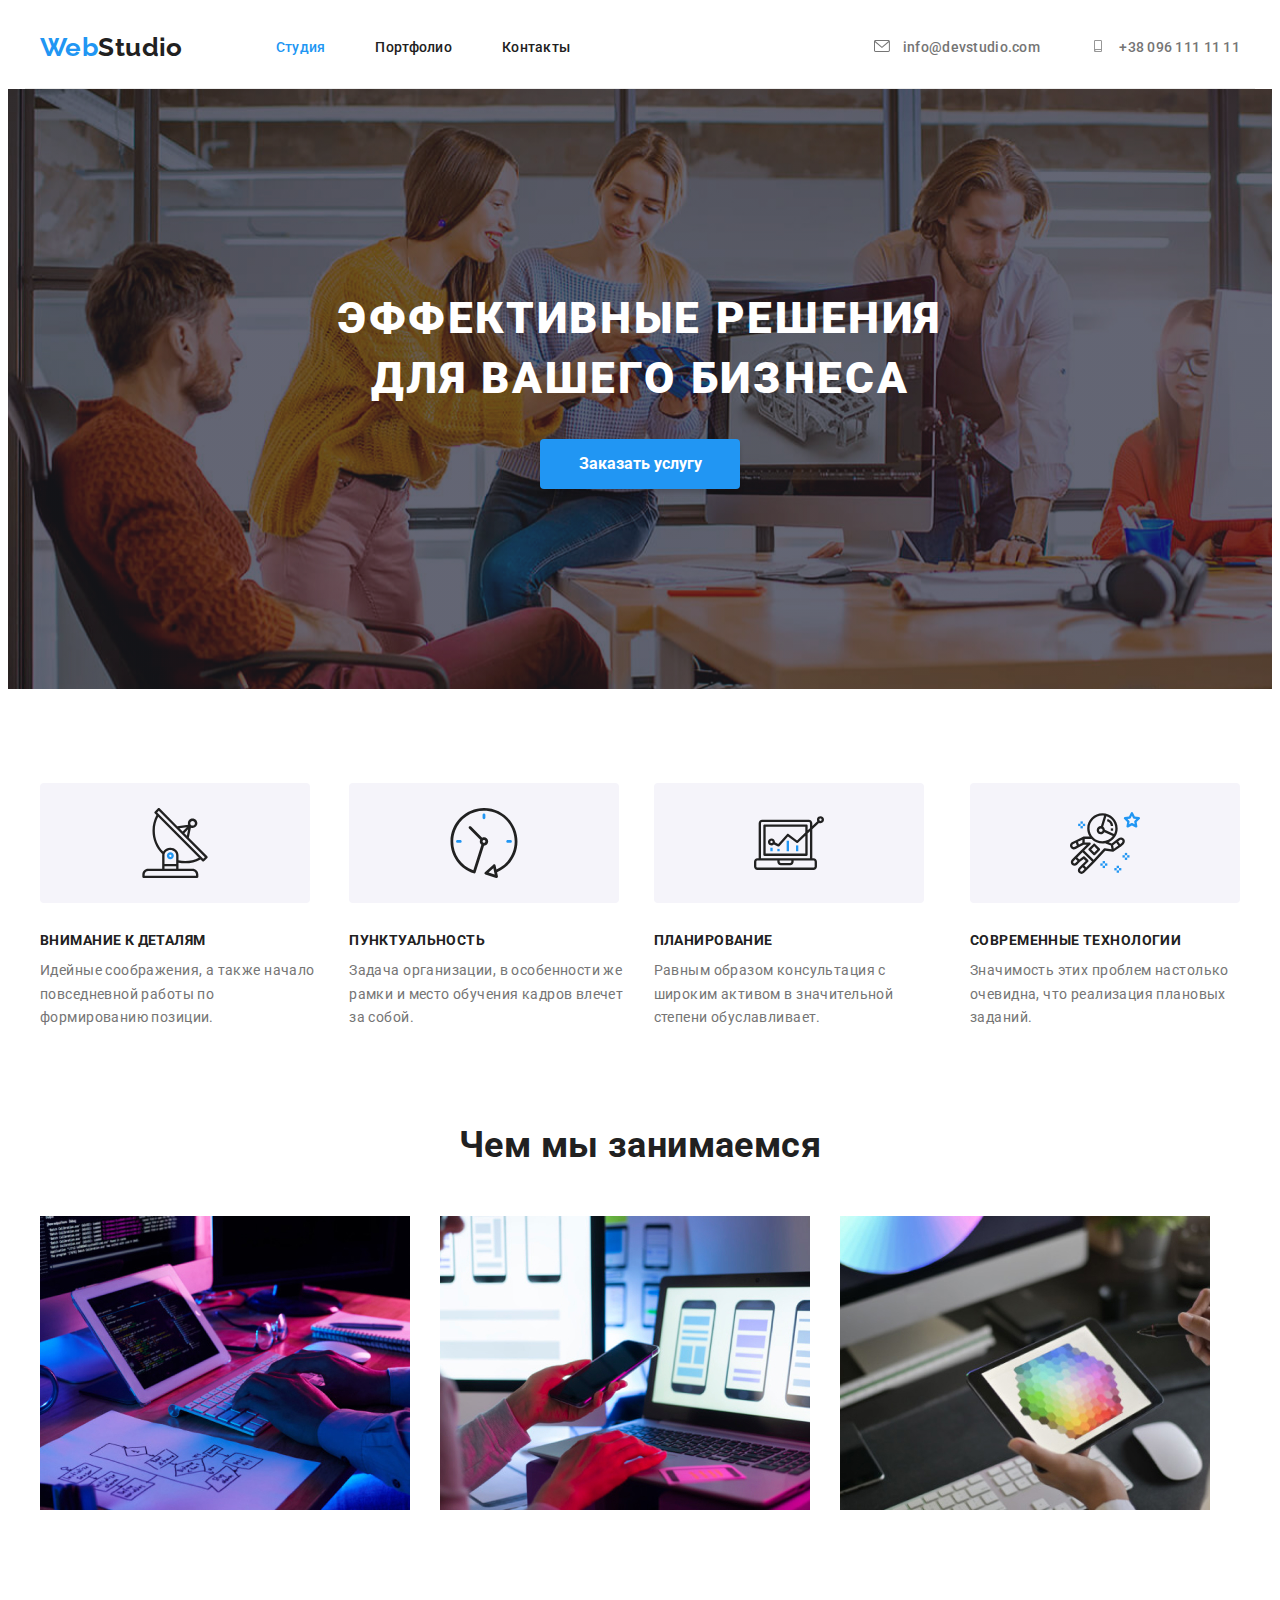
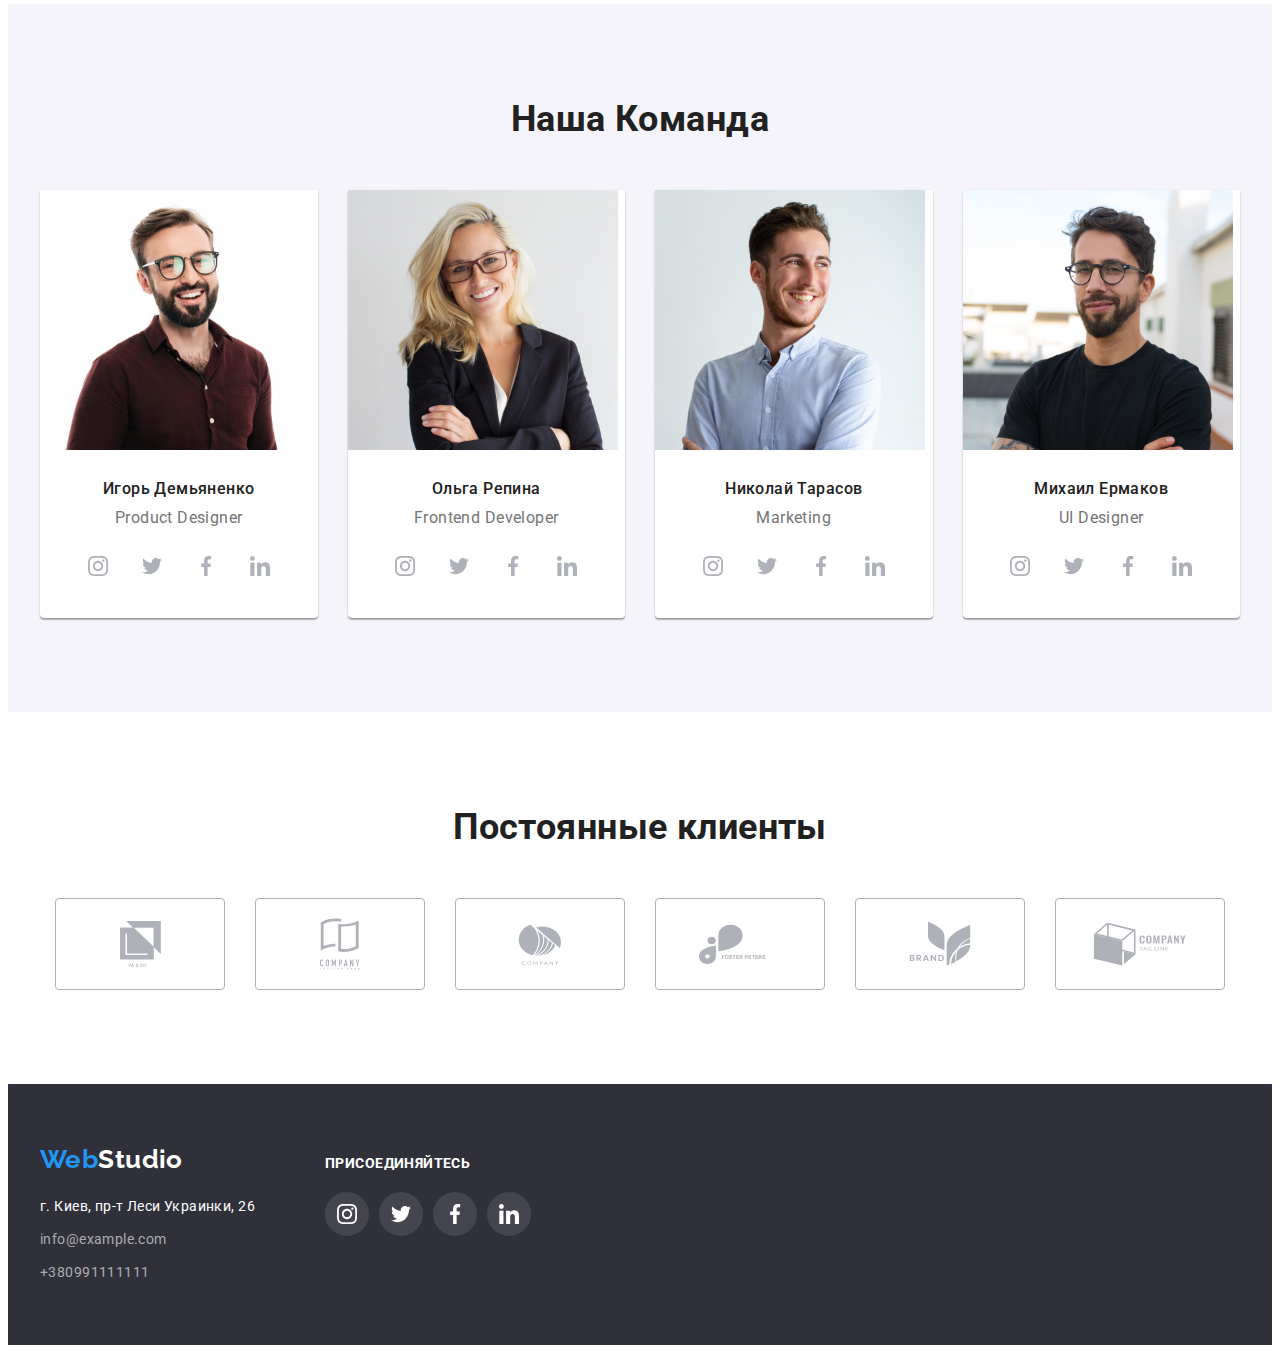
==== commit 0cfbac79: "second try" ====
--- a/index.html
+++ b/index.html
@@ -261,42 +261,42 @@
                 <ul class="clients-item list">
                     <li class="clients-list">
                         <a href="#" class="regular-clients-link">
-                            <svg class="clients-icon">
+                            <svg class="clients-icon" width="41" height="46.7">
                                 <use href="./images/icons.svg#icon-yaco"></use>
                             </svg>
                         </a>
                     </li>    
                     <li class="clients-list">
                         <a href="#" class="regular-clients-link">
-                            <svg class="clients-icon">
+                            <svg class="clients-icon" width="40" height="52">
                                 <use href="./images/icons.svg#icon-taglinehere"></use>
                             </svg>
                         </a>
                     </li>    
                     <li class="clients-list">
                         <a href="#" class="regular-clients-link">
-                            <svg class="clients-icon">
+                            <svg class="clients-icon" width="43.46" height="41.18">
                                 <use href="./images/icons.svg#icon-company"></use>
                             </svg>
                         </a>
                     </li>    
                     <li class="clients-list">
                         <a href="#" class="regular-clients-link">
-                            <svg class="clients-icon">
+                            <svg class="clients-icon" width="84.44" height="40.62">
                                 <use href="./images/icons.svg#icon-fosterpeters"></use>
                             </svg>
                         </a>
                     </li>    
                     <li class="clients-list">
                         <a href="#" class="regular-clients-link">
-                            <svg class="clients-icon">
+                            <svg class="clients-icon" width="62.54" height="45.43">
                                 <use href="./images/icons.svg#icon-brand"></use>
                             </svg>
                         </a>
                     </li>    
                     <li class="clients-list">
                         <a href="#" class="regular-clients-link">
-                            <svg class="clients-icon">
+                            <svg class="clients-icon" width="93.79" height="43.93">
                                 <use href="./images/icons.svg#icon-tagline"></use>
                             </svg>
                         </a>
--- a/css/style.css
+++ b/css/style.css
@@ -132,7 +132,7 @@
     width: 16px;
     height: 12px;
     fill: currentColor;
-    padding-top: 3px;
+    margin-right: 10px;
 }
 
 /* hero */
@@ -307,7 +307,7 @@
     justify-content: center;
     align-items: center;
     fill: var(--icon-color);
-    margin-right: 30px;
+
 }
 .regular-clients-link:hover,
 .regular-clients-link:focus {
@@ -319,9 +319,8 @@
     justify-content: center;
     align-items: center;
 }
-.clients-icon {
-    width: 41px;
-    height: 47px;
+.clients-list:not(:last-child) {
+    margin-right: 30px;
 }
 /* footer */
 .footer {
